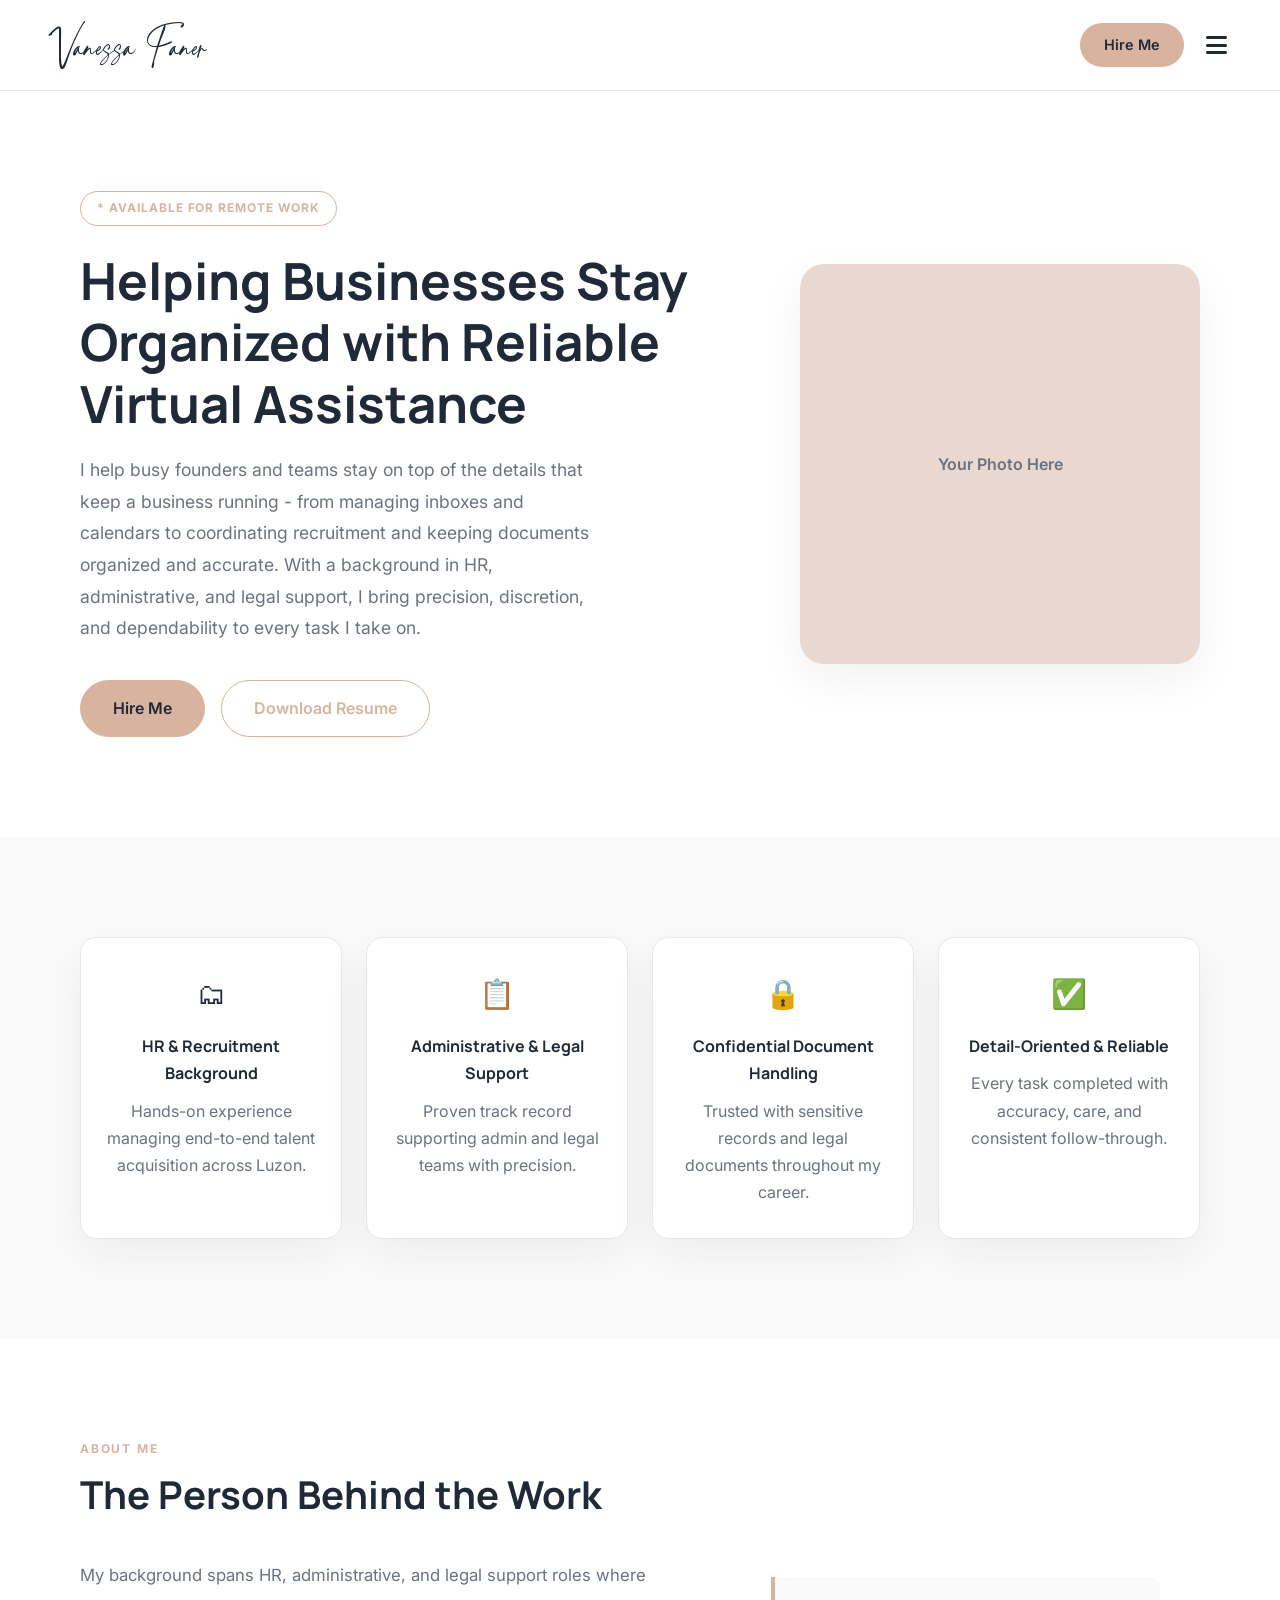
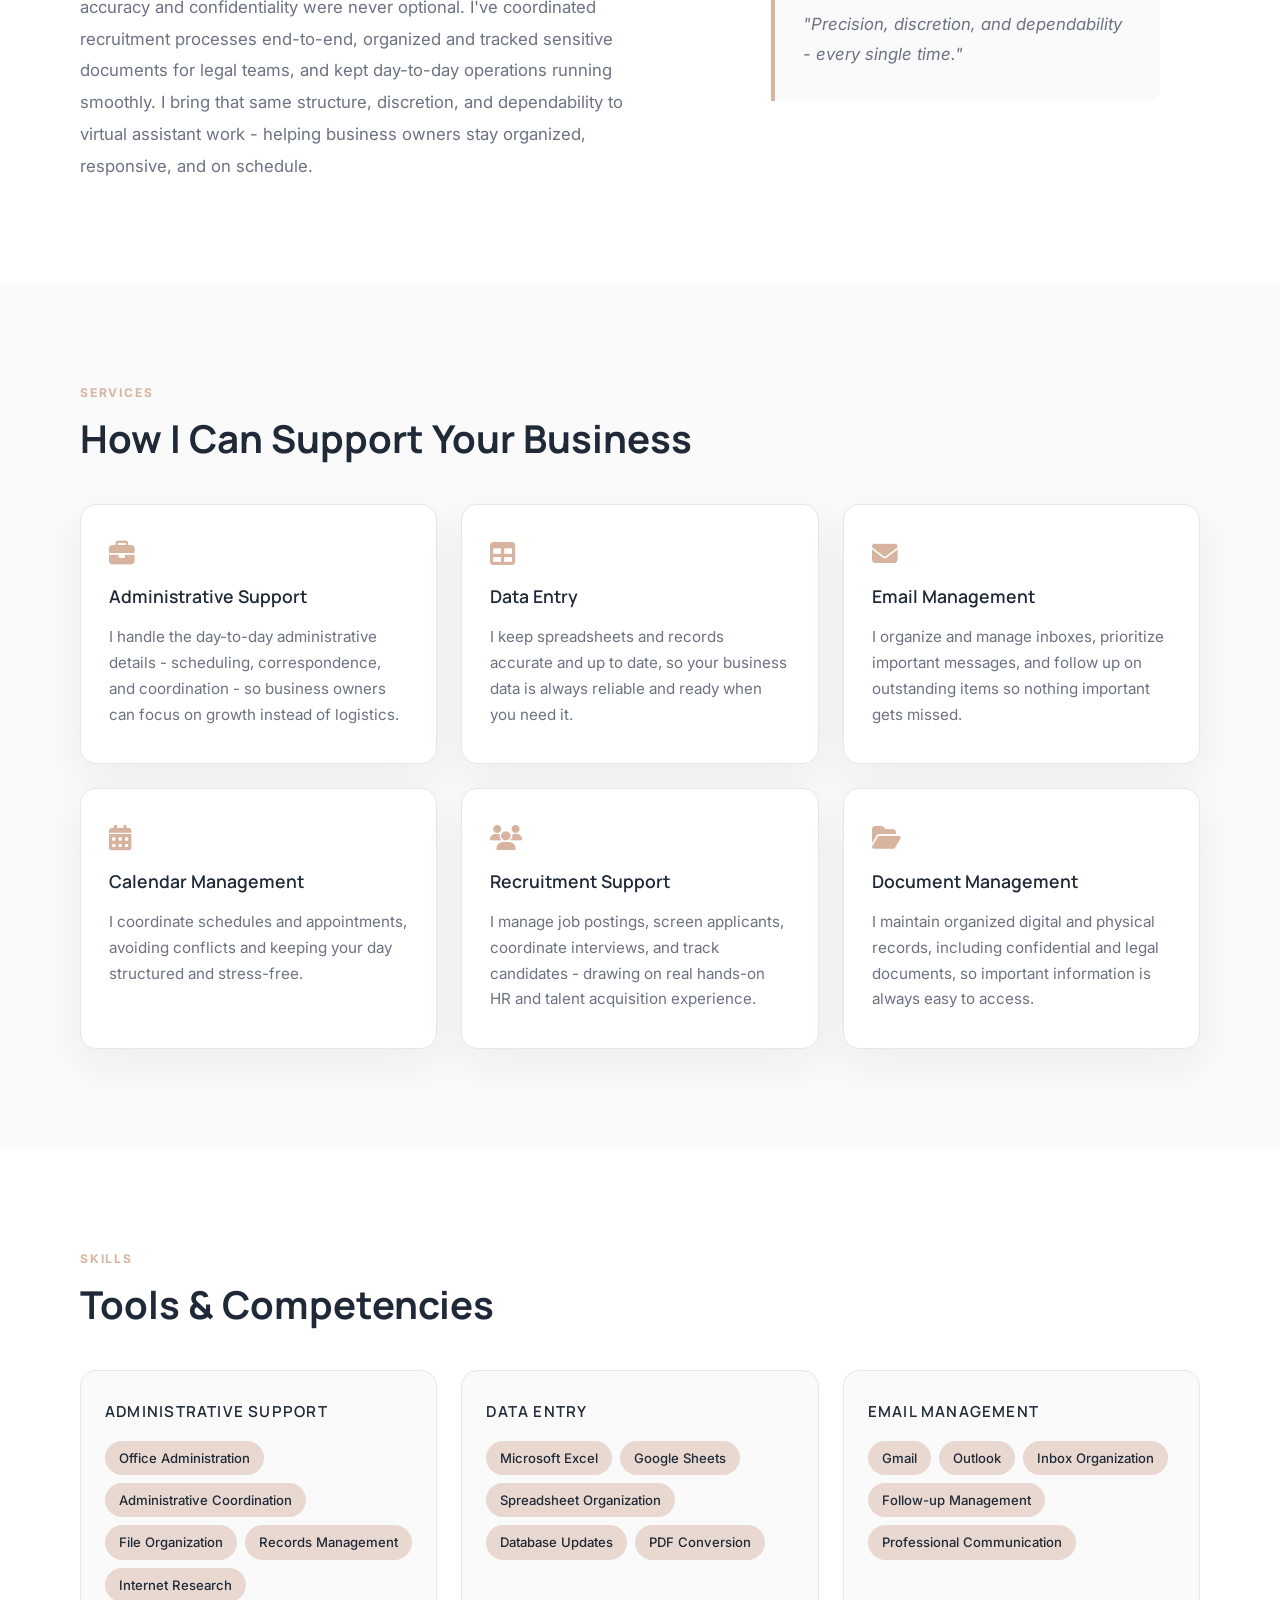
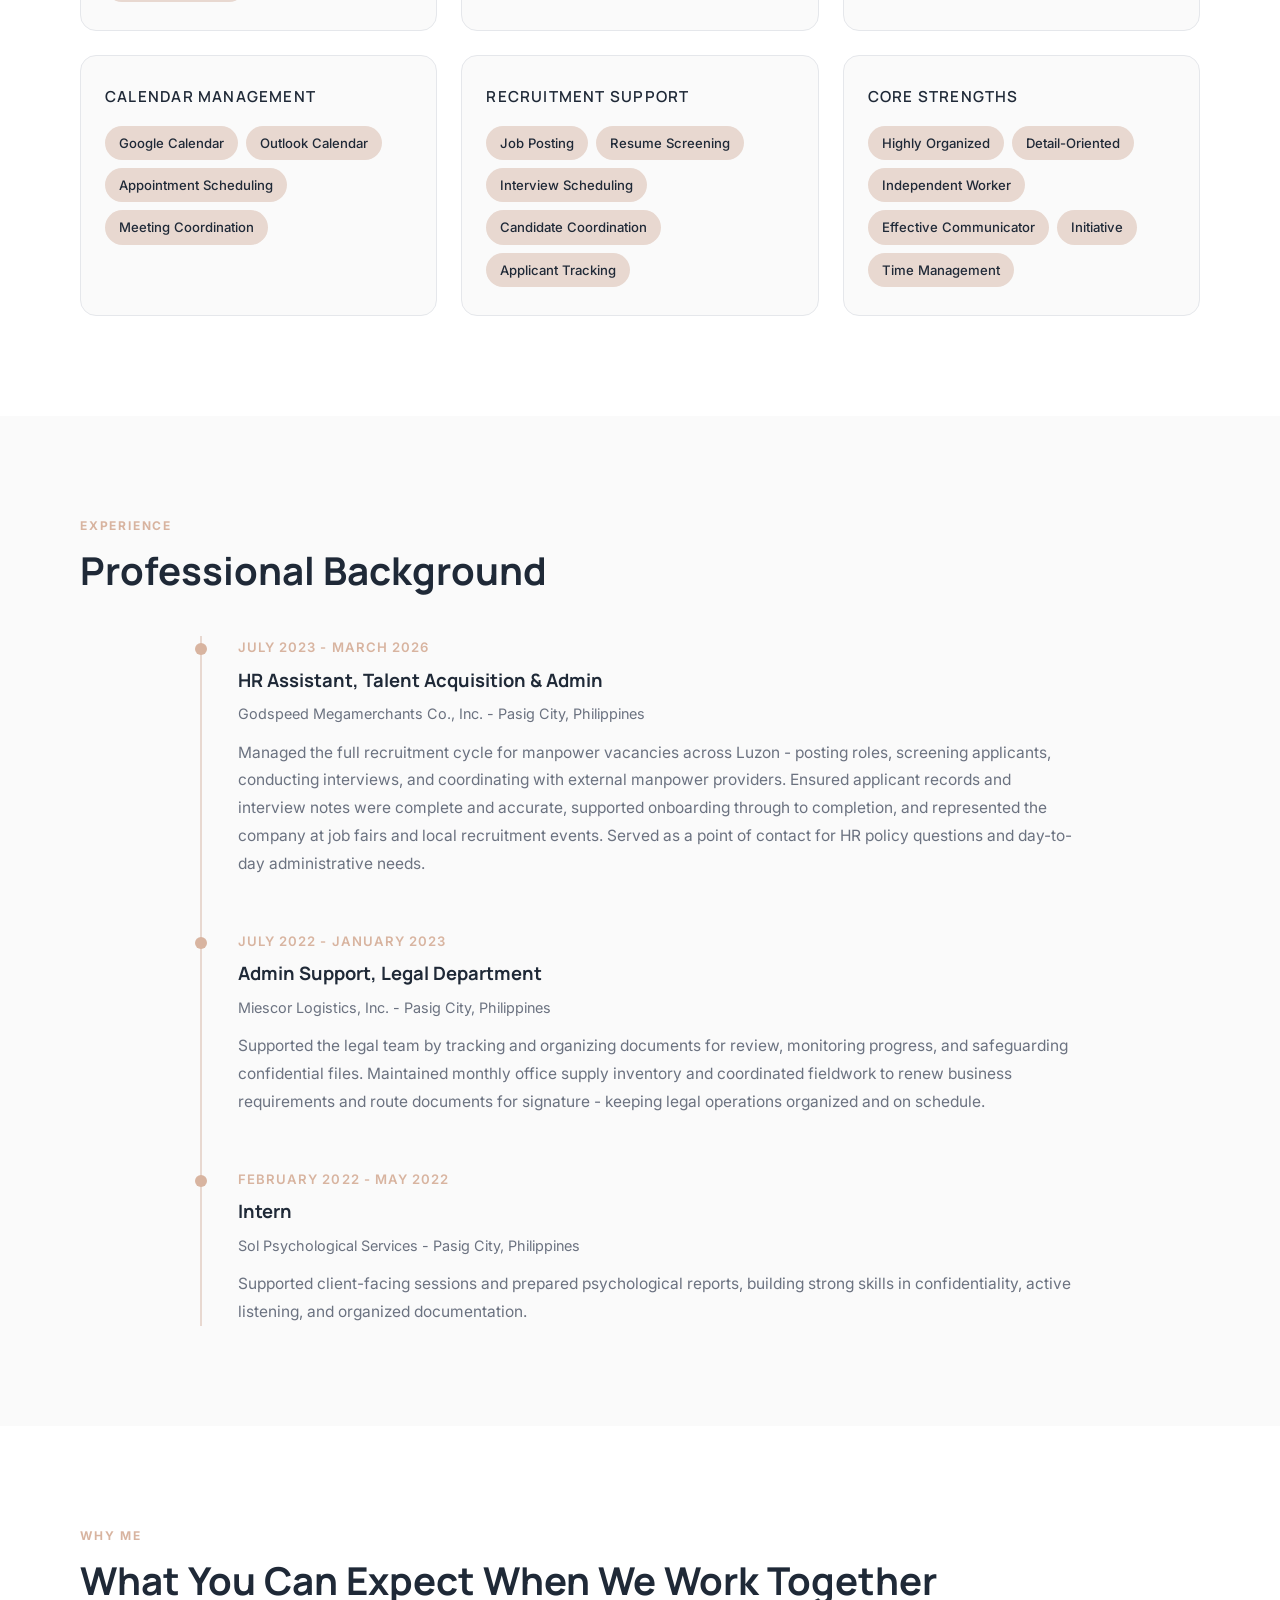
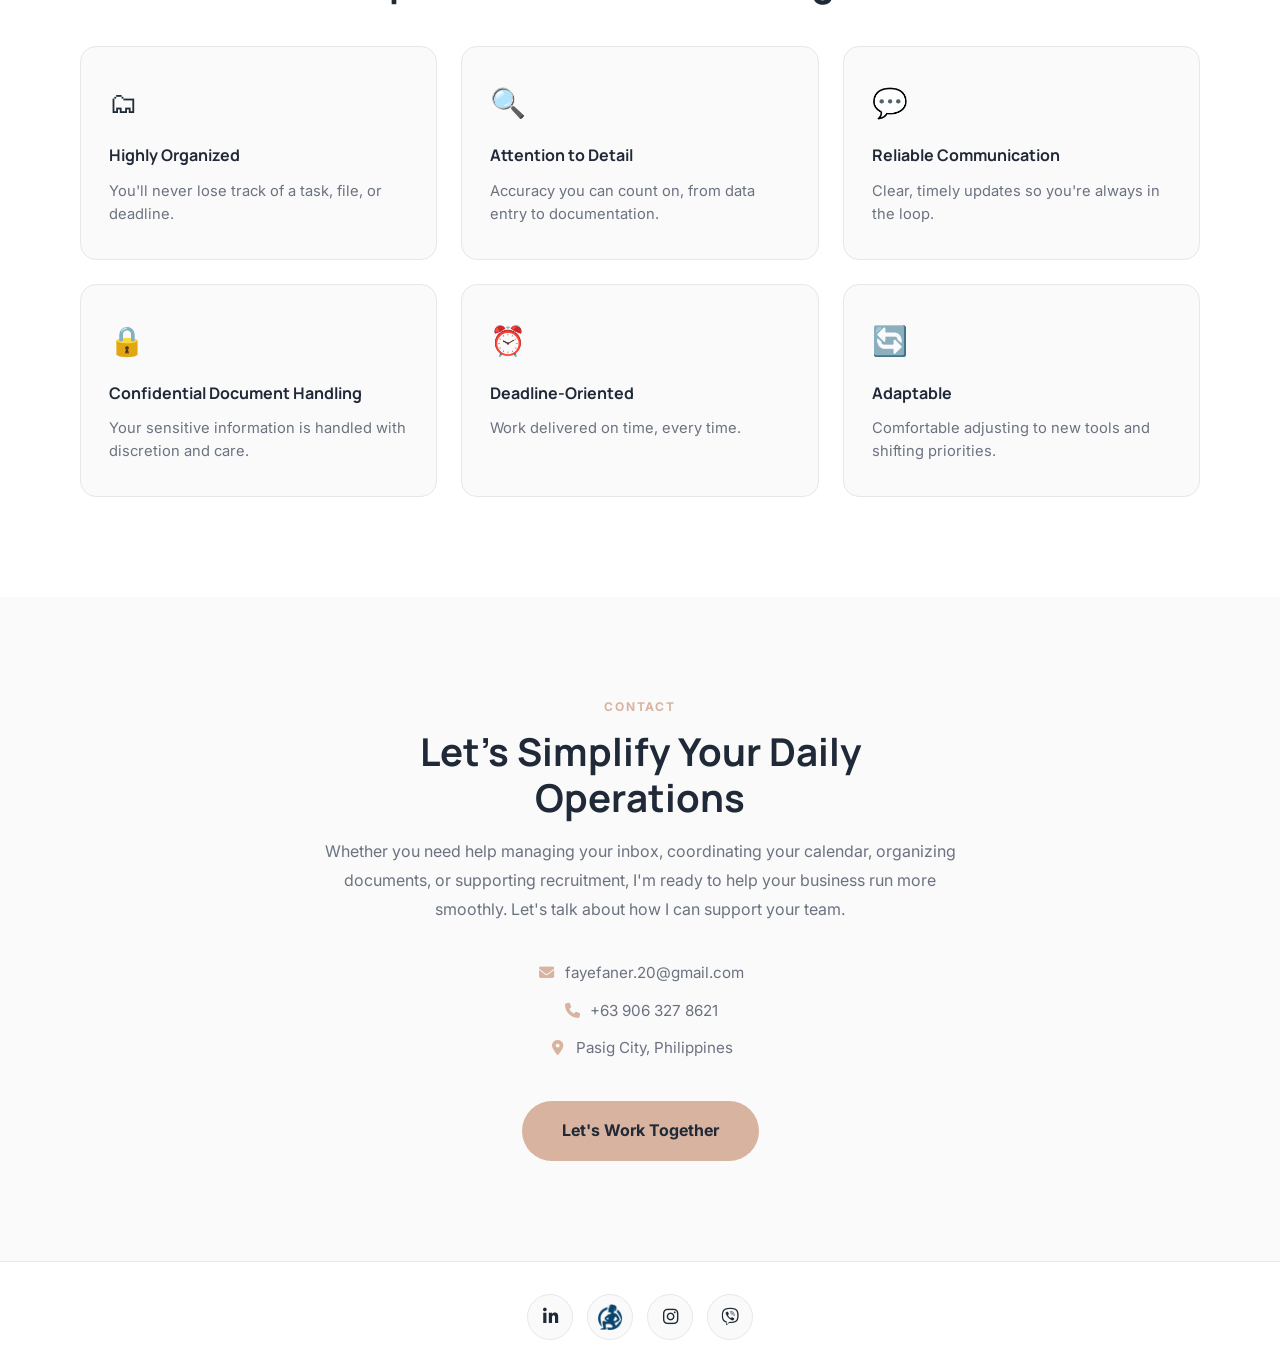
==== single-file-portfolio/index.html @ ebd7f80d "Initial portfolio website" ====
<!DOCTYPE html>
<html lang="en">
<head>
  <meta charset="UTF-8">
  <meta name="viewport" content="width=device-width, initial-scale=1.0">
  <meta name="description" content="Portfolio website for Vanessa Faye Faner, a General Virtual Assistant offering administrative, recruitment, document, email, and calendar support.">
  <title>Vanessa Faye Faner | General Virtual Assistant</title>
  <link rel="preconnect" href="https://fonts.googleapis.com">
  <link rel="preconnect" href="https://fonts.gstatic.com" crossorigin>
  <link href="https://fonts.googleapis.com/css2?family=Inter:wght@400;500;600;700&family=Manrope:wght@500;600;700;800&display=swap" rel="stylesheet">
  <link rel="stylesheet" href="https://cdnjs.cloudflare.com/ajax/libs/font-awesome/6.5.2/css/all.min.css">
  <style>
    
    @font-face {
      font-family: 'Priestacy';
      src: url('[data-uri]') format('opentype');
      font-weight: 400;
      font-style: normal;
      font-display: swap;
    }
:root {
      --color-bg: #ffffff;
      --color-bg-secondary: #fafafa;
      --color-accent: #d8b4a0;
      --color-accent-light: #e8d8d0;
      --color-text: #1f2937;
      --color-text-muted: #6b7280;
      --color-border: #e5e7eb;
      --shadow-soft: 0 16px 44px rgba(31, 41, 55, 0.06);
      --shadow-lift: 0 22px 60px rgba(31, 41, 55, 0.1);
      --radius-card: 16px;
      --nav-height: 78px;
    }

    * {
      box-sizing: border-box;
    }

    html {
      scroll-behavior: smooth;
    }

    body {
      margin: 0;
      color: var(--color-text);
      background: var(--color-bg);
      font-family: "Inter", system-ui, -apple-system, BlinkMacSystemFont, "Segoe UI", sans-serif;
      line-height: 1.7;
    }

    body.no-scroll {
      overflow: hidden;
    }

    h1,
    h2,
    h3,
    h4 {
      margin: 0;
      color: var(--color-text);
      font-family: "Manrope", system-ui, sans-serif;
      letter-spacing: 0;
    }

    p {
      margin: 0;
    }

    a {
      color: inherit;
      text-decoration: none;
    }

    button {
      font: inherit;
    }

    .site-nav {
      position: sticky;
      top: 0;
      z-index: 1000;
      background: var(--color-bg);
      border-bottom: 1px solid var(--color-border);
      transition: box-shadow 0.25s ease;
    }

    .site-nav.scrolled {
      box-shadow: 0 2px 12px rgba(0, 0, 0, 0.06);
    }

    .nav-bar {
      min-height: var(--nav-height);
      display: flex;
      align-items: center;
      justify-content: space-between;
      gap: 24px;
      padding: 18px 48px;
    }

    .brand-name {
      font-family: "Priestacy", "Brush Script MT", cursive;
      font-size: 2rem;
      font-weight: 400;
      white-space: nowrap;
    }

    .nav-actions {
      display: flex;
      align-items: center;
      gap: 16px;
    }

    .btn,
    .hire-btn {
      display: inline-flex;
      align-items: center;
      justify-content: center;
      gap: 10px;
      border-radius: 999px;
      font-weight: 600;
      transition: transform 0.2s ease, background 0.2s ease, color 0.2s ease, border-color 0.2s ease;
    }

    .hire-btn {
      padding: 10px 24px;
      color: var(--color-text);
      background: var(--color-accent);
      font-size: 0.9rem;
    }

    .hamburger {
      width: 32px;
      height: 32px;
      display: grid;
      place-items: center;
      padding: 0;
      color: var(--color-text);
      background: transparent;
      border: 0;
      cursor: pointer;
      font-size: 1.5rem;
      transition: transform 0.3s ease;
    }

    .hamburger.open {
      transform: rotate(90deg);
    }

    .nav-panel {
      max-height: 0;
      overflow: hidden;
      background: var(--color-bg);
      border-bottom: 0 solid var(--color-border);
      transition: max-height 0.4s ease, border-width 0.2s ease;
    }

    .nav-panel.menu-open {
      max-height: calc(100vh - var(--nav-height));
      overflow-y: auto;
      border-bottom-width: 1px;
    }

    .nav-panel-inner {
      display: grid;
      grid-template-columns: 1fr auto 1fr;
      gap: 40px;
      padding: 24px 48px;
    }

    .menu-links {
      display: grid;
      align-content: start;
    }

    .menu-links a {
      color: var(--color-text);
      font-family: "Manrope", system-ui, sans-serif;
      font-size: 1.1rem;
      font-weight: 500;
      line-height: 2.6;
      transition: color 0.2s ease;
    }

    .menu-links a:hover,
    .menu-contact a:hover {
      color: var(--color-accent);
    }

    .panel-divider {
      width: 1px;
      background: var(--color-border);
    }

    .menu-contact-label {
      margin-bottom: 10px;
      color: var(--color-text-muted);
      font-size: 11px;
      font-weight: 700;
      letter-spacing: 0.1em;
      text-transform: uppercase;
    }

    .menu-contact p,
    .menu-contact a {
      color: var(--color-text-muted);
      font-size: 0.9rem;
      line-height: 2.2;
    }

    .menu-contact i {
      width: 18px;
      margin-right: 8px;
      color: var(--color-accent);
    }

    .menu-contact .menu-cta {
      display: block;
      margin-top: 12px;
      color: var(--color-accent);
      font-size: 0.95rem;
      font-weight: 600;
      line-height: 1.4;
    }

    .menu-socials {
      display: flex;
      gap: 10px;
      margin-top: 18px;
    }

    .menu-socials a {
      width: 38px;
      height: 38px;
      display: grid;
      place-items: center;
      color: var(--color-text);
      background: var(--color-bg-secondary);
      border: 1px solid var(--color-border);
      border-radius: 999px;
      line-height: 1;
      transition: transform 0.2s ease, border-color 0.2s ease, background 0.2s ease;
    }

    .menu-socials a:hover {
      background: var(--color-accent-light);
      border-color: var(--color-accent);
      transform: translateY(-2px);
    }

    section {
      padding: 100px 48px;
    }

    .section-inner {
      width: min(1120px, 100%);
      margin: 0 auto;
    }

    .section-label {
      margin-bottom: 12px;
      color: var(--color-accent);
      font-size: 12px;
      font-weight: 700;
      letter-spacing: 0.15em;
      text-transform: uppercase;
    }

    .section-heading {
      margin-bottom: 42px;
      font-size: clamp(1.8rem, 3vw, 2.6rem);
      font-weight: 700;
      line-height: 1.2;
    }

    .hero {
      padding: 100px 48px;
      background: var(--color-bg);
    }

    .hero-grid {
      width: min(1120px, 100%);
      margin: 0 auto;
      display: grid;
      grid-template-columns: minmax(0, 1fr) 400px;
      gap: 72px;
      align-items: center;
    }

    .badge {
      display: inline-block;
      margin-bottom: 24px;
      padding: 6px 16px;
      color: var(--color-accent);
      background: transparent;
      border: 1px solid var(--color-accent);
      border-radius: 999px;
      font-size: 12px;
      font-weight: 700;
      letter-spacing: 0.08em;
    }

    .hero h1 {
      max-width: 680px;
      font-size: clamp(2rem, 4vw, 3.2rem);
      font-weight: 700;
      line-height: 1.2;
    }

    .hero p {
      max-width: 520px;
      margin-top: 20px;
      color: var(--color-text-muted);
      font-size: 1.1rem;
      line-height: 1.8;
    }

    .hero-buttons {
      display: flex;
      flex-wrap: wrap;
      gap: 16px;
      margin-top: 36px;
    }

    .btn {
      padding: 14px 32px;
      border: 1.5px solid var(--color-accent);
    }

    .btn-primary {
      color: var(--color-text);
      background: var(--color-accent);
      border-color: var(--color-accent);
    }

    .btn-secondary {
      color: var(--color-accent);
      background: transparent;
    }

    .btn:hover,
    .hire-btn:hover {
      transform: translateY(-2px);
    }

    .photo-placeholder {
      width: 400px;
      height: 400px;
      display: grid;
      place-items: center;
      color: var(--color-text-muted);
      background: var(--color-accent-light);
      border-radius: 24px;
      box-shadow: var(--shadow-soft);
      font-weight: 600;
    }

    .bg-muted {
      background: var(--color-bg-secondary);
    }

    .highlights-grid,
    .services-grid,
    .skills-grid,
    .why-grid {
      display: grid;
      gap: 24px;
    }

    .highlights-grid {
      grid-template-columns: repeat(4, minmax(0, 1fr));
    }

    .services-grid,
    .skills-grid,
    .why-grid {
      grid-template-columns: repeat(3, minmax(0, 1fr));
    }

    .card,
    .skill-card {
      background: var(--color-bg);
      border: 1px solid var(--color-border);
      border-radius: var(--radius-card);
      box-shadow: var(--shadow-soft);
      transition: transform 0.3s ease, box-shadow 0.3s ease, border-color 0.3s ease;
    }

    .card:hover,
    .skill-card:hover {
      border-color: var(--color-accent);
      box-shadow: var(--shadow-lift);
      transform: translateY(-6px);
    }

    .highlight-card {
      padding: 32px 24px;
      text-align: center;
    }

    .highlight-icon,
    .why-icon {
      display: block;
      margin-bottom: 14px;
      font-size: 1.8rem;
    }

    .highlight-card h3,
    .why-card h3 {
      margin-bottom: 10px;
      font-size: 1rem;
      font-weight: 700;
    }

    .highlight-card p,
    .service-card p,
    .why-card p,
    .experience-summary,
    .about-copy,
    .contact-copy {
      color: var(--color-text-muted);
    }

    .service-card {
      padding: 36px 28px;
    }

    .service-card i {
      margin-bottom: 16px;
      color: var(--color-accent);
      font-size: 1.6rem;
    }

    .service-card h3 {
      margin-bottom: 12px;
      font-size: 1.1rem;
      font-weight: 600;
    }

    .service-card p {
      font-size: 0.95rem;
      line-height: 1.7;
    }

    .about-grid {
      display: grid;
      grid-template-columns: minmax(0, 1fr) minmax(320px, 0.8fr);
      gap: 64px;
      align-items: start;
    }

    .about-copy {
      font-size: 1.05rem;
      line-height: 1.9;
    }

    .quote-block {
      padding: 32px 28px;
      color: var(--color-text-muted);
      background: var(--color-bg-secondary);
      border-left: 4px solid var(--color-accent);
      border-radius: 0 12px 12px 0;
      font-size: 1.05rem;
      font-style: italic;
      line-height: 1.8;
    }

    .skill-card {
      padding: 28px 24px;
      background: var(--color-bg-secondary);
      box-shadow: none;
    }

    .skill-card h4 {
      margin-bottom: 16px;
      font-size: 0.95rem;
      font-weight: 600;
      letter-spacing: 0.08em;
      text-transform: uppercase;
    }

    .tags {
      display: flex;
      flex-wrap: wrap;
      gap: 8px;
    }

    .tag {
      padding: 6px 14px;
      color: var(--color-text);
      background: var(--color-accent-light);
      border-radius: 999px;
      font-size: 0.82rem;
      font-weight: 500;
    }

    .timeline {
      position: relative;
      max-width: 880px;
      margin: 0 auto;
      border-left: 2px solid var(--color-accent-light);
    }

    .timeline-entry {
      position: relative;
      margin-bottom: 52px;
      padding-left: 36px;
    }

    .timeline-entry:last-child {
      margin-bottom: 0;
    }

    .timeline-entry::before {
      content: "";
      position: absolute;
      top: 7px;
      left: -7px;
      width: 12px;
      height: 12px;
      background: var(--color-accent);
      border-radius: 50%;
    }

    .experience-date {
      margin-bottom: 6px;
      color: var(--color-accent);
      font-size: 0.82rem;
      font-weight: 600;
      letter-spacing: 0.08em;
      text-transform: uppercase;
    }

    .timeline-entry h3 {
      font-size: 1.15rem;
      font-weight: 700;
    }

    .company {
      margin: 6px 0 12px;
      color: var(--color-text-muted);
      font-size: 0.9rem;
    }

    .experience-summary {
      font-size: 0.97rem;
      line-height: 1.8;
    }

    .why-card {
      padding: 32px 28px;
      background: var(--color-bg-secondary);
      box-shadow: none;
    }

    .why-card p {
      font-size: 0.92rem;
      line-height: 1.6;
    }

    .contact {
      text-align: center;
    }

    .contact .section-inner {
      max-width: 640px;
    }

    .contact h2 {
      font-size: clamp(1.8rem, 3vw, 2.4rem);
      font-weight: 700;
      line-height: 1.2;
    }

    .contact-copy {
      margin-top: 16px;
      font-size: 1rem;
      line-height: 1.8;
    }

    .contact-details {
      display: flex;
      flex-direction: column;
      align-items: center;
      gap: 12px;
      margin-top: 36px;
      color: var(--color-text-muted);
      font-size: 0.95rem;
    }

    .contact-details a {
      color: var(--color-text-muted);
      transition: color 0.2s ease;
    }

    .contact-details a:hover {
      color: var(--color-accent);
    }

    .contact-details i {
      width: 20px;
      margin-right: 8px;
      color: var(--color-accent);
    }

    .contact-btn {
      margin-top: 40px;
      padding: 16px 40px;
      color: var(--color-text);
      background: var(--color-accent);
      border: 0;
      border-radius: 999px;
      font-size: 1rem;
      font-weight: 700;
    }

    .contact-btn:hover {
      background: #c9a090;
    }

    footer {
      padding: 32px 48px;
      background: var(--color-bg);
      border-top: 1px solid var(--color-border);
    }

    .footer-socials {
      display: flex;
      justify-content: center;
      gap: 14px;
    }

    .footer-socials a {
      width: 46px;
      height: 46px;
      display: grid;
      place-items: center;
      color: var(--color-text);
      background: var(--color-bg-secondary);
      border: 1px solid var(--color-border);
      border-radius: 999px;
      font-size: 1.1rem;
      transition: transform 0.2s ease, border-color 0.2s ease, background 0.2s ease;
    }

    .footer-socials a:hover {
      background: var(--color-accent-light);
      border-color: var(--color-accent);
      transform: translateY(-3px);
    }

    .onlinejobs-logo {
      width: 22px;
      height: 22px;
      object-fit: contain;
      display: block;
    }

    .footer-socials .onlinejobs-logo {
      width: 26px;
      height: 26px;
    }

    .reveal {
      opacity: 0;
      transform: translateY(24px);
      transition: opacity 0.6s ease, transform 0.6s ease;
      transition-delay: var(--delay, 0s);
    }

    .reveal.visible {
      opacity: 1;
      transform: translateY(0);
    }

    @media (max-width: 980px) {
      .nav-bar {
        padding: 16px 32px;
      }

      .nav-panel-inner {
        gap: 28px;
        padding: 24px 32px;
      }

      .hero-grid,
      .about-grid {
        grid-template-columns: 1fr;
      }

      .photo-placeholder {
        width: 100%;
        max-width: 360px;
        height: 360px;
      }

      .highlights-grid,
      .services-grid,
      .skills-grid,
      .why-grid {
        grid-template-columns: repeat(2, minmax(0, 1fr));
      }
    }

    @media (max-width: 720px) {
      :root {
        --nav-height: 72px;
      }

      .nav-bar {
        padding: 16px 24px;
      }

      .brand-name {
        max-width: 180px;
        overflow: hidden;
        text-overflow: ellipsis;
      }

      .hire-btn {
        padding: 9px 18px;
      }

      .nav-panel-inner {
        grid-template-columns: 1fr;
        padding: 24px;
      }

      .panel-divider {
        width: 100%;
        height: 1px;
      }

      section,
      .hero {
        padding: 60px 24px;
      }

      .hero-grid {
        gap: 42px;
      }

      .hero-buttons {
        width: 100%;
      }

      .btn {
        width: 100%;
      }

      .photo-placeholder {
        max-width: 320px;
        height: 320px;
        margin: 0 auto;
      }

      .highlights-grid,
      .services-grid,
      .skills-grid,
      .why-grid {
        grid-template-columns: 1fr;
      }

      footer {
        padding: 24px;
      }
    }
  </style>
</head>
<body>
  <header class="site-nav" id="siteNav">
    <div class="nav-bar">
      <a class="brand-name" href="#home">Vanessa Faner</a>
      <div class="nav-actions">
        <a class="hire-btn" href="#contact">Hire Me</a>
        <button class="hamburger" id="hamburger" type="button" aria-label="Open navigation menu" aria-expanded="false">
          <i class="fa-solid fa-bars"></i>
        </button>
      </div>
    </div>

    <div class="nav-panel" id="navPanel">
      <div class="nav-panel-inner">
        <nav class="menu-links" aria-label="Main navigation">
          <a href="#home">Home</a>
          <a href="#services">Services</a>
          <a href="#experience">Experience</a>
          <a href="#skills">Skills</a>
          <a href="#contact">Contact</a>
        </nav>
        <div class="panel-divider" aria-hidden="true"></div>
        <div class="menu-contact">
          <p class="menu-contact-label">Get In Touch</p>
          <p><a href="mailto:fayefaner.20@gmail.com"><i class="fa-solid fa-envelope"></i>fayefaner.20@gmail.com</a></p>
          <p><i class="fa-solid fa-phone"></i>+63 906 327 8621</p>
          <p><i class="fa-solid fa-location-dot"></i>Pasig City, Philippines</p>
          <a class="menu-cta" href="#contact">-&gt; Let's Work Together</a>
          <div class="menu-socials" aria-label="Social media links">
            <a href="https://www.linkedin.com/in/vanessa-faye-faner-7713b6304/" target="_blank" rel="noopener noreferrer" aria-label="LinkedIn profile">
              <i class="fa-brands fa-linkedin-in"></i>
            </a>
            <a href="https://v2.onlinejobs.ph/jobseekers/info/4409269" target="_blank" rel="noopener noreferrer" aria-label="OnlineJobs.ph profile">
              <img class="onlinejobs-logo" src="[data-uri]" alt="">
            </a>
            <a href="https://www.instagram.com/imfey.xx?igsh=cmp6aHY5YzhoNzY2" target="_blank" rel="noopener noreferrer" aria-label="Instagram profile">
              <i class="fa-brands fa-instagram"></i>
            </a>
            <a href="viber://chat?number=%2B639063278621" aria-label="Send a message on Viber">
              <i class="fa-brands fa-viber"></i>
            </a>
          </div>
        </div>
      </div>
    </div>
  </header>

  <main>
    <section class="hero" id="home">
      <div class="hero-grid">
        <div class="reveal">
          <span class="badge">* AVAILABLE FOR REMOTE WORK</span>
          <h1>Helping Businesses Stay Organized with Reliable Virtual Assistance</h1>
          <p>I help busy founders and teams stay on top of the details that keep a business running - from managing inboxes and calendars to coordinating recruitment and keeping documents organized and accurate. With a background in HR, administrative, and legal support, I bring precision, discretion, and dependability to every task I take on.</p>
          <div class="hero-buttons">
            <a class="btn btn-primary" href="#contact">Hire Me</a>
            <a class="btn btn-secondary" href="../Faner,%20Vanessa%20Faye%20F.%20(1).pdf" download>Download Resume</a>
          </div>
        </div>
        <div class="photo-placeholder reveal">Your Photo Here</div>
      </div>
    </section>

    <section class="bg-muted" id="highlights">
      <div class="section-inner">
        <div class="highlights-grid">
          <article class="card highlight-card reveal">
            <span class="highlight-icon">🗂</span>
            <h3>HR & Recruitment Background</h3>
            <p>Hands-on experience managing end-to-end talent acquisition across Luzon.</p>
          </article>
          <article class="card highlight-card reveal">
            <span class="highlight-icon">📋</span>
            <h3>Administrative & Legal Support</h3>
            <p>Proven track record supporting admin and legal teams with precision.</p>
          </article>
          <article class="card highlight-card reveal">
            <span class="highlight-icon">🔒</span>
            <h3>Confidential Document Handling</h3>
            <p>Trusted with sensitive records and legal documents throughout my career.</p>
          </article>
          <article class="card highlight-card reveal">
            <span class="highlight-icon">✅</span>
            <h3>Detail-Oriented & Reliable</h3>
            <p>Every task completed with accuracy, care, and consistent follow-through.</p>
          </article>
        </div>
      </div>
    </section>

    <section id="about">
      <div class="section-inner">
        <p class="section-label reveal">About Me</p>
        <h2 class="section-heading reveal">The Person Behind the Work</h2>
        <div class="about-grid">
          <p class="about-copy reveal">My background spans HR, administrative, and legal support roles where accuracy and confidentiality were never optional. I've coordinated recruitment processes end-to-end, organized and tracked sensitive documents for legal teams, and kept day-to-day operations running smoothly. I bring that same structure, discretion, and dependability to virtual assistant work - helping business owners stay organized, responsive, and on schedule.</p>
          <blockquote class="quote-block reveal">"Precision, discretion, and dependability - every single time."</blockquote>
        </div>
      </div>
    </section>

    <section class="bg-muted" id="services">
      <div class="section-inner">
        <p class="section-label reveal">Services</p>
        <h2 class="section-heading reveal">How I Can Support Your Business</h2>
        <div class="services-grid">
          <article class="card service-card reveal">
            <i class="fa-solid fa-briefcase"></i>
            <h3>Administrative Support</h3>
            <p>I handle the day-to-day administrative details - scheduling, correspondence, and coordination - so business owners can focus on growth instead of logistics.</p>
          </article>
          <article class="card service-card reveal">
            <i class="fa-solid fa-table"></i>
            <h3>Data Entry</h3>
            <p>I keep spreadsheets and records accurate and up to date, so your business data is always reliable and ready when you need it.</p>
          </article>
          <article class="card service-card reveal">
            <i class="fa-solid fa-envelope"></i>
            <h3>Email Management</h3>
            <p>I organize and manage inboxes, prioritize important messages, and follow up on outstanding items so nothing important gets missed.</p>
          </article>
          <article class="card service-card reveal">
            <i class="fa-solid fa-calendar-days"></i>
            <h3>Calendar Management</h3>
            <p>I coordinate schedules and appointments, avoiding conflicts and keeping your day structured and stress-free.</p>
          </article>
          <article class="card service-card reveal">
            <i class="fa-solid fa-users"></i>
            <h3>Recruitment Support</h3>
            <p>I manage job postings, screen applicants, coordinate interviews, and track candidates - drawing on real hands-on HR and talent acquisition experience.</p>
          </article>
          <article class="card service-card reveal">
            <i class="fa-solid fa-folder-open"></i>
            <h3>Document Management</h3>
            <p>I maintain organized digital and physical records, including confidential and legal documents, so important information is always easy to access.</p>
          </article>
        </div>
      </div>
    </section>

    <section id="skills">
      <div class="section-inner">
        <p class="section-label reveal">Skills</p>
        <h2 class="section-heading reveal">Tools & Competencies</h2>
        <div class="skills-grid">
          <article class="skill-card reveal">
            <h4>Administrative Support</h4>
            <div class="tags">
              <span class="tag">Office Administration</span>
              <span class="tag">Administrative Coordination</span>
              <span class="tag">File Organization</span>
              <span class="tag">Records Management</span>
              <span class="tag">Internet Research</span>
            </div>
          </article>
          <article class="skill-card reveal">
            <h4>Data Entry</h4>
            <div class="tags">
              <span class="tag">Microsoft Excel</span>
              <span class="tag">Google Sheets</span>
              <span class="tag">Spreadsheet Organization</span>
              <span class="tag">Database Updates</span>
              <span class="tag">PDF Conversion</span>
            </div>
          </article>
          <article class="skill-card reveal">
            <h4>Email Management</h4>
            <div class="tags">
              <span class="tag">Gmail</span>
              <span class="tag">Outlook</span>
              <span class="tag">Inbox Organization</span>
              <span class="tag">Follow-up Management</span>
              <span class="tag">Professional Communication</span>
            </div>
          </article>
          <article class="skill-card reveal">
            <h4>Calendar Management</h4>
            <div class="tags">
              <span class="tag">Google Calendar</span>
              <span class="tag">Outlook Calendar</span>
              <span class="tag">Appointment Scheduling</span>
              <span class="tag">Meeting Coordination</span>
            </div>
          </article>
          <article class="skill-card reveal">
            <h4>Recruitment Support</h4>
            <div class="tags">
              <span class="tag">Job Posting</span>
              <span class="tag">Resume Screening</span>
              <span class="tag">Interview Scheduling</span>
              <span class="tag">Candidate Coordination</span>
              <span class="tag">Applicant Tracking</span>
            </div>
          </article>
          <article class="skill-card reveal">
            <h4>Core Strengths</h4>
            <div class="tags">
              <span class="tag">Highly Organized</span>
              <span class="tag">Detail-Oriented</span>
              <span class="tag">Independent Worker</span>
              <span class="tag">Effective Communicator</span>
              <span class="tag">Initiative</span>
              <span class="tag">Time Management</span>
            </div>
          </article>
        </div>
      </div>
    </section>

    <section class="bg-muted" id="experience">
      <div class="section-inner">
        <p class="section-label reveal">Experience</p>
        <h2 class="section-heading reveal">Professional Background</h2>
        <div class="timeline">
          <article class="timeline-entry reveal">
            <p class="experience-date">July 2023 - March 2026</p>
            <h3>HR Assistant, Talent Acquisition & Admin</h3>
            <p class="company">Godspeed Megamerchants Co., Inc. - Pasig City, Philippines</p>
            <p class="experience-summary">Managed the full recruitment cycle for manpower vacancies across Luzon - posting roles, screening applicants, conducting interviews, and coordinating with external manpower providers. Ensured applicant records and interview notes were complete and accurate, supported onboarding through to completion, and represented the company at job fairs and local recruitment events. Served as a point of contact for HR policy questions and day-to-day administrative needs.</p>
          </article>
          <article class="timeline-entry reveal">
            <p class="experience-date">July 2022 - January 2023</p>
            <h3>Admin Support, Legal Department</h3>
            <p class="company">Miescor Logistics, Inc. - Pasig City, Philippines</p>
            <p class="experience-summary">Supported the legal team by tracking and organizing documents for review, monitoring progress, and safeguarding confidential files. Maintained monthly office supply inventory and coordinated fieldwork to renew business requirements and route documents for signature - keeping legal operations organized and on schedule.</p>
          </article>
          <article class="timeline-entry reveal">
            <p class="experience-date">February 2022 - May 2022</p>
            <h3>Intern</h3>
            <p class="company">Sol Psychological Services - Pasig City, Philippines</p>
            <p class="experience-summary">Supported client-facing sessions and prepared psychological reports, building strong skills in confidentiality, active listening, and organized documentation.</p>
          </article>
        </div>
      </div>
    </section>

    <section id="why">
      <div class="section-inner">
        <p class="section-label reveal">Why Me</p>
        <h2 class="section-heading reveal">What You Can Expect When We Work Together</h2>
        <div class="why-grid">
          <article class="card why-card reveal">
            <span class="why-icon">🗂</span>
            <h3>Highly Organized</h3>
            <p>You'll never lose track of a task, file, or deadline.</p>
          </article>
          <article class="card why-card reveal">
            <span class="why-icon">🔍</span>
            <h3>Attention to Detail</h3>
            <p>Accuracy you can count on, from data entry to documentation.</p>
          </article>
          <article class="card why-card reveal">
            <span class="why-icon">💬</span>
            <h3>Reliable Communication</h3>
            <p>Clear, timely updates so you're always in the loop.</p>
          </article>
          <article class="card why-card reveal">
            <span class="why-icon">🔒</span>
            <h3>Confidential Document Handling</h3>
            <p>Your sensitive information is handled with discretion and care.</p>
          </article>
          <article class="card why-card reveal">
            <span class="why-icon">⏰</span>
            <h3>Deadline-Oriented</h3>
            <p>Work delivered on time, every time.</p>
          </article>
          <article class="card why-card reveal">
            <span class="why-icon">🔄</span>
            <h3>Adaptable</h3>
            <p>Comfortable adjusting to new tools and shifting priorities.</p>
          </article>
        </div>
      </div>
    </section>

    <section class="contact bg-muted" id="contact">
      <div class="section-inner">
        <p class="section-label reveal">Contact</p>
        <h2 class="reveal">Let's Simplify Your Daily Operations</h2>
        <p class="contact-copy reveal">Whether you need help managing your inbox, coordinating your calendar, organizing documents, or supporting recruitment, I'm ready to help your business run more smoothly. Let's talk about how I can support your team.</p>
        <div class="contact-details reveal">
          <p><a href="mailto:fayefaner.20@gmail.com"><i class="fa-solid fa-envelope"></i>fayefaner.20@gmail.com</a></p>
          <p><i class="fa-solid fa-phone"></i>+63 906 327 8621</p>
          <p><i class="fa-solid fa-location-dot"></i>Pasig City, Philippines</p>
        </div>
        <a class="btn contact-btn reveal" href="mailto:fayefaner.20@gmail.com">Let's Work Together</a>
      </div>
    </section>
  </main>

  <footer aria-label="Social media links">
    <div class="footer-socials">
      <a href="https://www.linkedin.com/in/vanessa-faye-faner-7713b6304/" target="_blank" rel="noopener noreferrer" aria-label="LinkedIn profile">
        <i class="fa-brands fa-linkedin-in"></i>
      </a>
      <a href="https://v2.onlinejobs.ph/jobseekers/info/4409269" target="_blank" rel="noopener noreferrer" aria-label="OnlineJobs.ph profile">
        <img class="onlinejobs-logo" src="[data-uri]" alt="">
      </a>
      <a href="https://www.instagram.com/imfey.xx?igsh=cmp6aHY5YzhoNzY2" target="_blank" rel="noopener noreferrer" aria-label="Instagram profile">
        <i class="fa-brands fa-instagram"></i>
      </a>
      <a href="viber://chat?number=%2B639063278621" aria-label="Send a message on Viber">
        <i class="fa-brands fa-viber"></i>
      </a>
    </div>
  </footer>

  <script>
    const nav = document.querySelector("#siteNav");
    const hamburger = document.querySelector("#hamburger");
    const navPanel = document.querySelector("#navPanel");
    const allAnchors = document.querySelectorAll('a[href^="#"]');

    const setMenu = (isOpen) => {
      navPanel.classList.toggle("menu-open", isOpen);
      hamburger.classList.toggle("open", isOpen);
      hamburger.setAttribute("aria-expanded", String(isOpen));
      hamburger.innerHTML = isOpen ? '<i class="fa-solid fa-xmark"></i>' : '<i class="fa-solid fa-bars"></i>';
    };

    hamburger.addEventListener("click", (event) => {
      event.stopPropagation();
      setMenu(!navPanel.classList.contains("menu-open"));
    });

    navPanel.addEventListener("click", (event) => {
      event.stopPropagation();
    });

    document.addEventListener("click", () => {
      setMenu(false);
    });

    allAnchors.forEach((anchor) => {
      anchor.addEventListener("click", (event) => {
        const href = anchor.getAttribute("href");
        if (!href || href === "#") return;
        const target = document.querySelector(href);
        if (!target) return;

        event.preventDefault();
        setMenu(false);
        const offset = target.offsetTop - nav.offsetHeight;
        window.scrollTo({ top: offset, behavior: "smooth" });
      });
    });

    window.addEventListener("scroll", () => {
      nav.classList.toggle("scrolled", window.scrollY > 10);
    });

    const revealItems = document.querySelectorAll(".reveal");
    revealItems.forEach((item, index) => {
      item.style.setProperty("--delay", `${Math.min(index % 6, 5) * 0.1}s`);
    });

    const observer = new IntersectionObserver(
      (entries) => {
        entries.forEach((entry) => {
          if (entry.isIntersecting) {
            entry.target.classList.add("visible");
            observer.unobserve(entry.target);
          }
        });
      },
      { threshold: 0.15 }
    );

    revealItems.forEach((item) => observer.observe(item));
  </script>
</body>
</html>
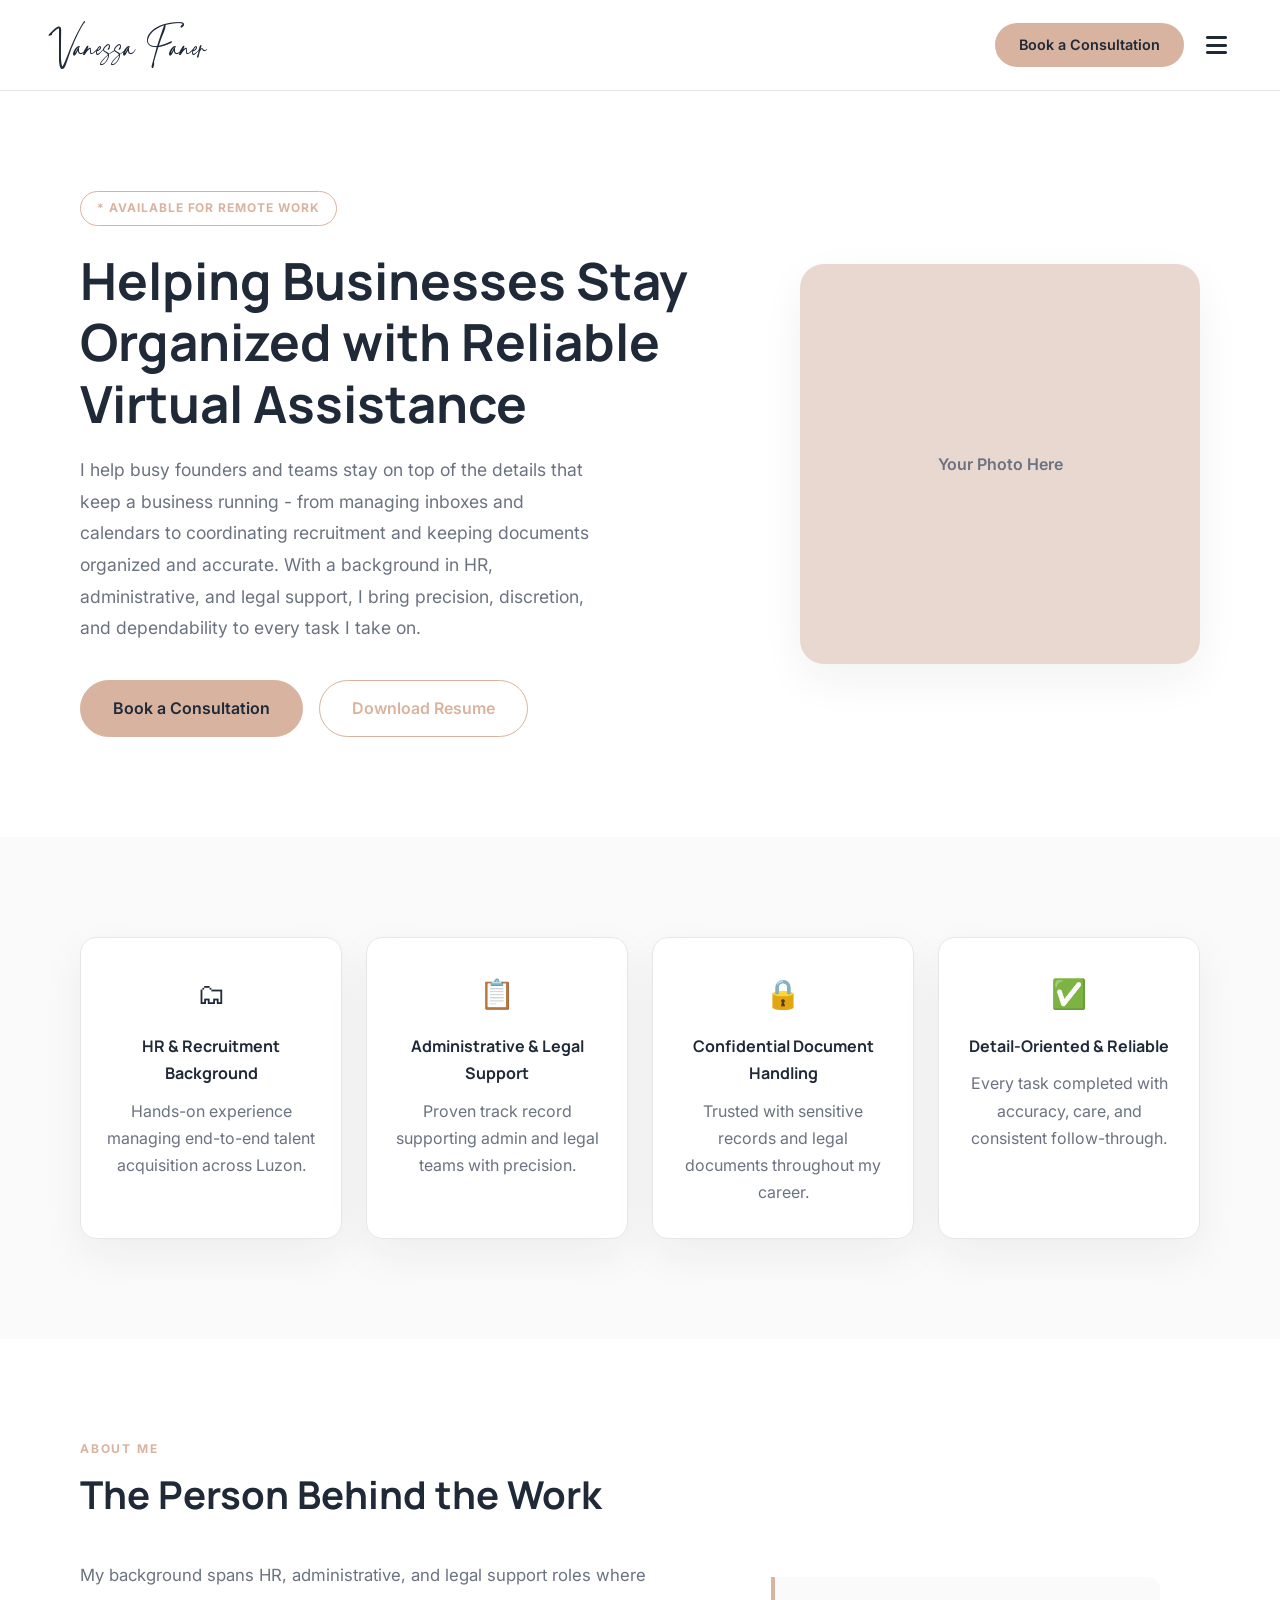
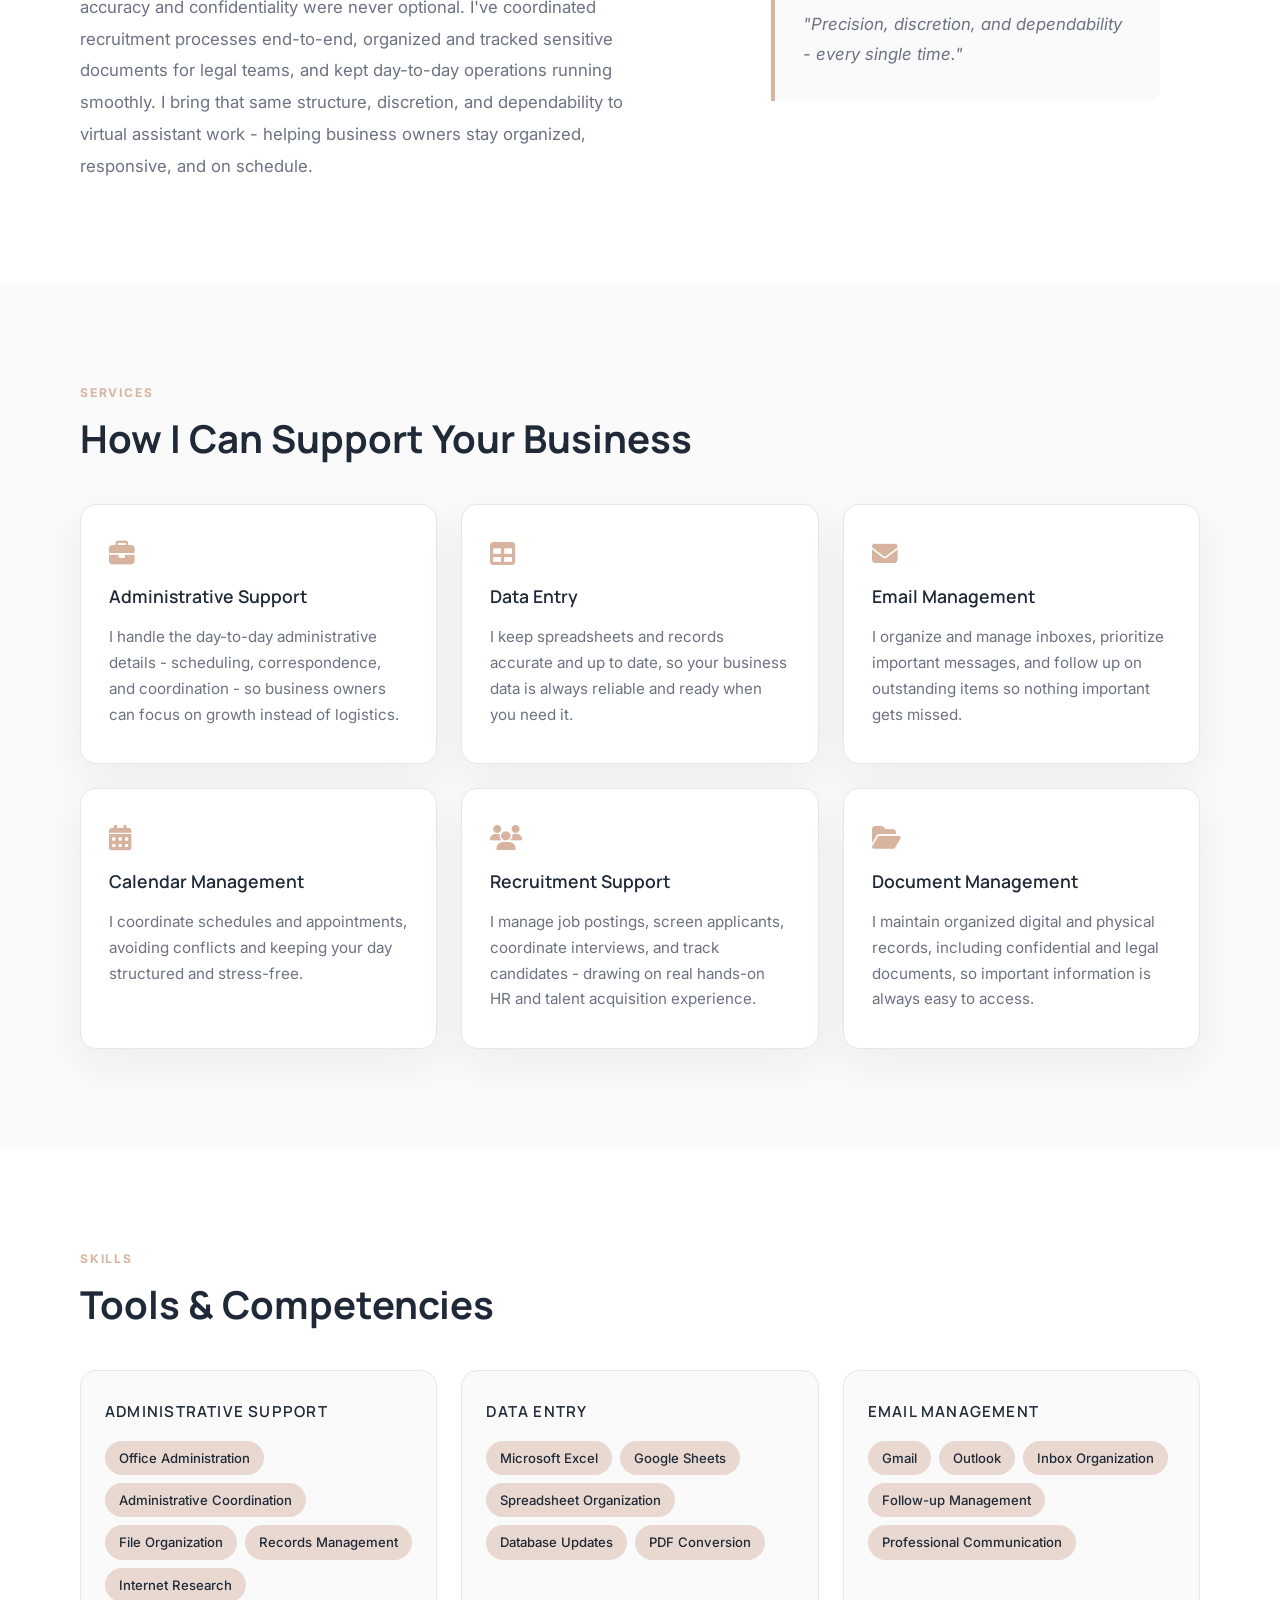
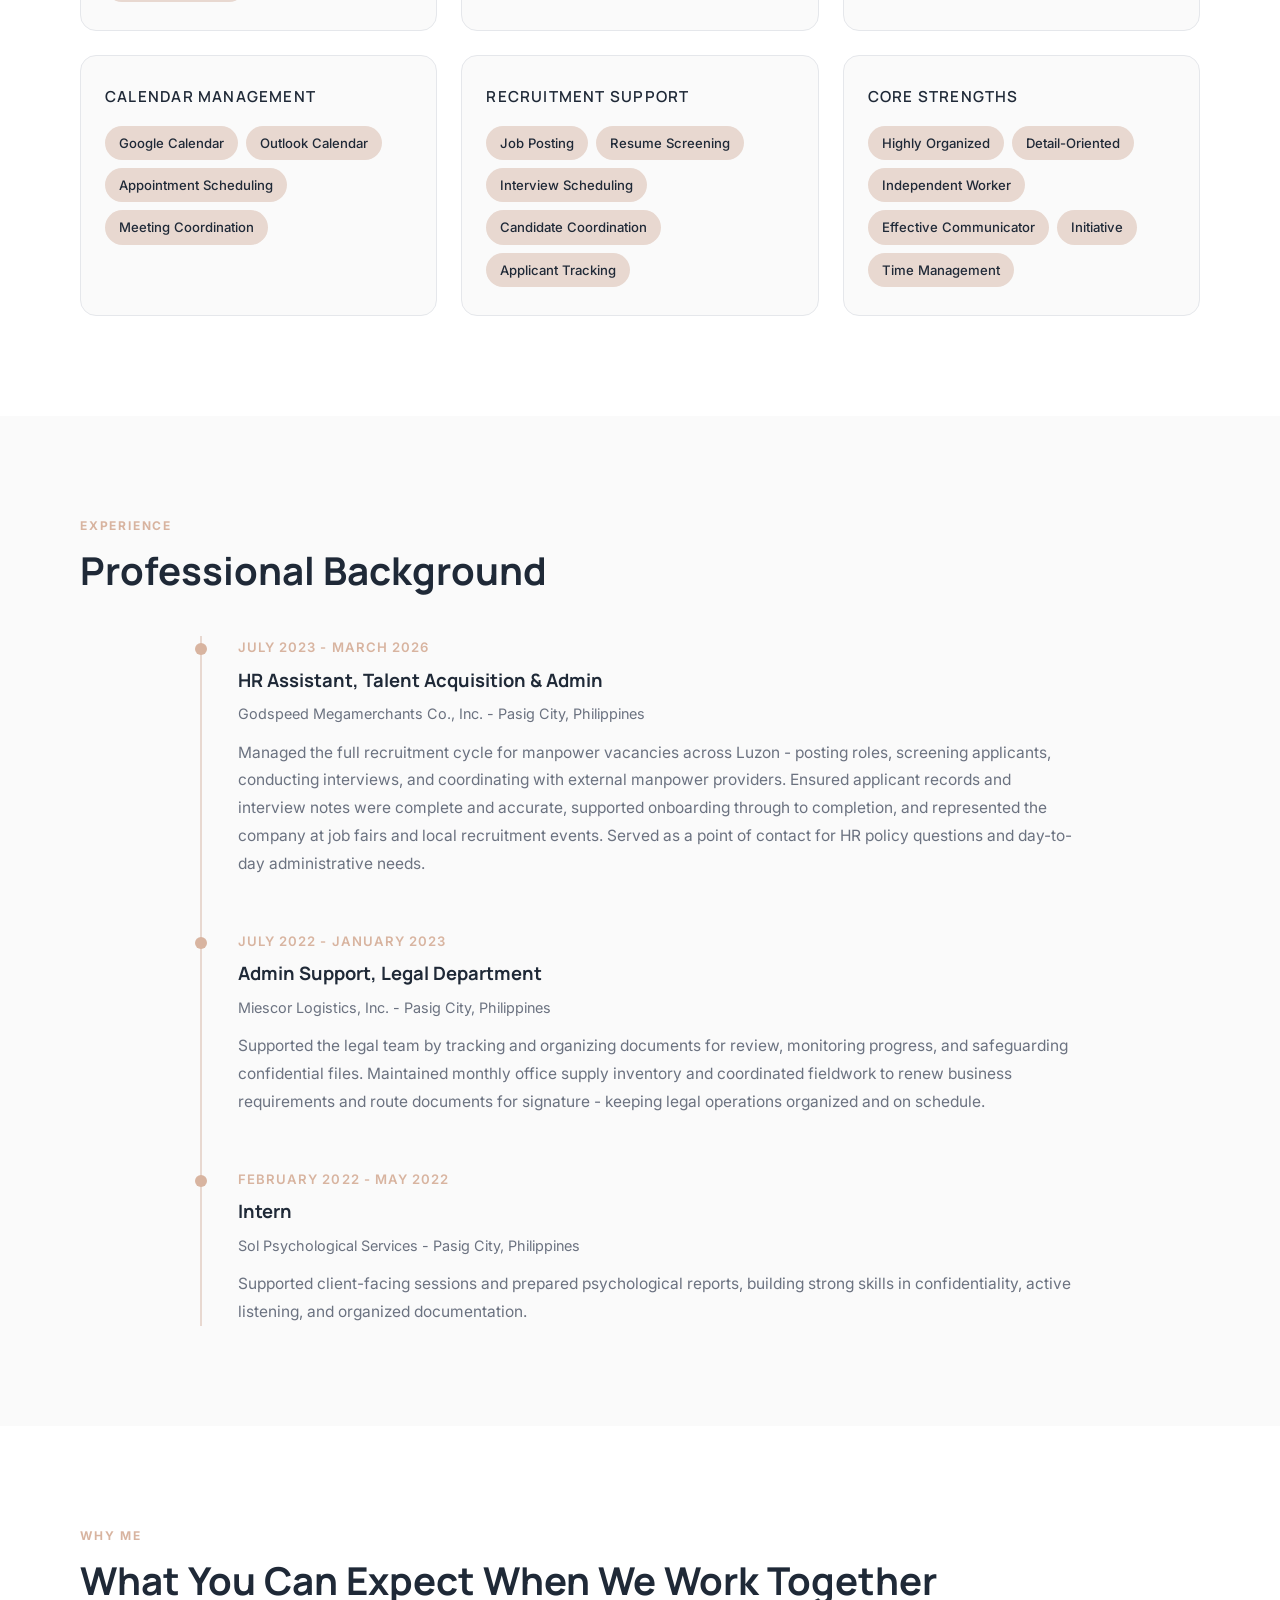
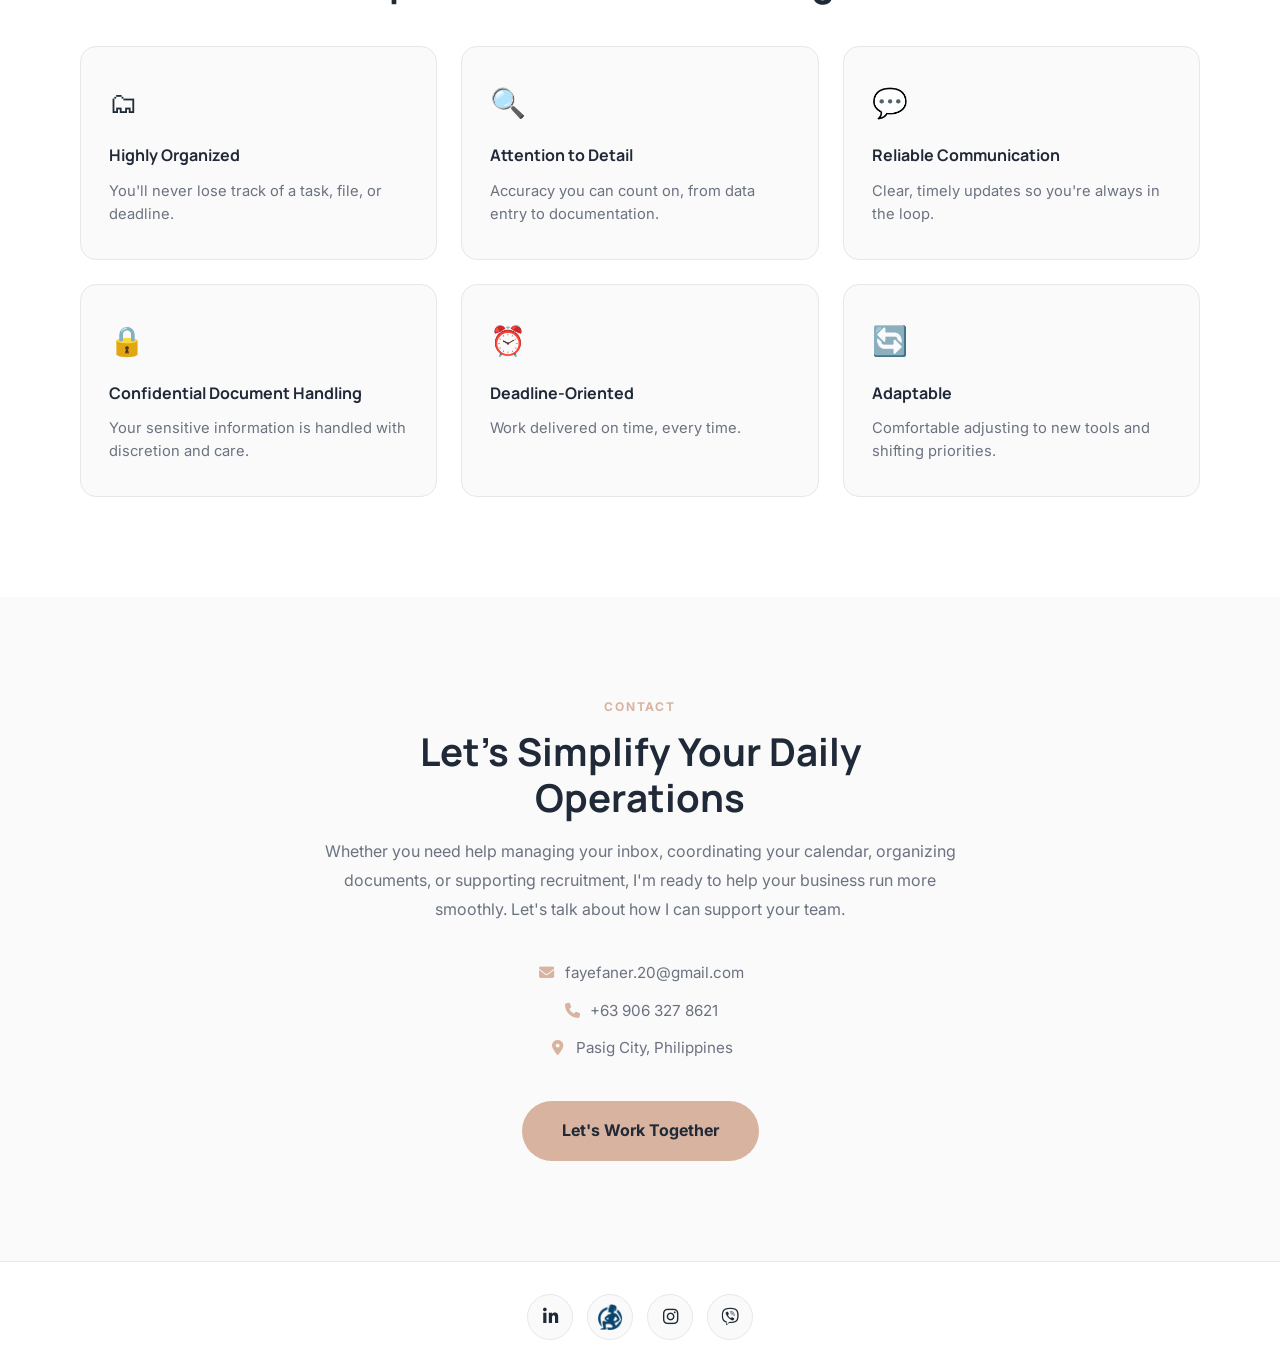
==== commit eb898146: "Add consultation booking modal" ====
--- a/single-file-portfolio/index.html
+++ b/single-file-portfolio/index.html
@@ -9,6 +9,7 @@
   <link rel="preconnect" href="https://fonts.gstatic.com" crossorigin>
   <link href="https://fonts.googleapis.com/css2?family=Inter:wght@400;500;600;700&family=Manrope:wght@500;600;700;800&display=swap" rel="stylesheet">
   <link rel="stylesheet" href="https://cdnjs.cloudflare.com/ajax/libs/font-awesome/6.5.2/css/all.min.css">
+  <link rel="stylesheet" href="../css/booking.css">
   <style>
     
     @font-face {
@@ -771,7 +772,7 @@
     <div class="nav-bar">
       <a class="brand-name" href="#home">Vanessa Faner</a>
       <div class="nav-actions">
-        <a class="hire-btn" href="#contact">Hire Me</a>
+        <a class="hire-btn" href="#book-consultation" data-booking-open aria-haspopup="dialog">Book a Consultation</a>
         <button class="hamburger" id="hamburger" type="button" aria-label="Open navigation menu" aria-expanded="false">
           <i class="fa-solid fa-bars"></i>
         </button>
@@ -821,7 +822,7 @@
           <h1>Helping Businesses Stay Organized with Reliable Virtual Assistance</h1>
           <p>I help busy founders and teams stay on top of the details that keep a business running - from managing inboxes and calendars to coordinating recruitment and keeping documents organized and accurate. With a background in HR, administrative, and legal support, I bring precision, discretion, and dependability to every task I take on.</p>
           <div class="hero-buttons">
-            <a class="btn btn-primary" href="#contact">Hire Me</a>
+            <a class="btn btn-primary" href="#book-consultation" data-booking-open aria-haspopup="dialog">Book a Consultation</a>
             <a class="btn btn-secondary" href="../Faner,%20Vanessa%20Faye%20F.%20(1).pdf" download>Download Resume</a>
           </div>
         </div>
@@ -1073,6 +1074,7 @@
     </div>
   </footer>
 
+  <script src="../js/booking.js" defer></script>
   <script>
     const nav = document.querySelector("#siteNav");
     const hamburger = document.querySelector("#hamburger");
--- a/css/booking.css
+++ b/css/booking.css
@@ -0,0 +1,417 @@
+.booking-overlay {
+  position: fixed;
+  inset: 0;
+  z-index: 3000;
+  display: grid;
+  place-items: center;
+  padding: 24px;
+  background: rgba(31, 41, 55, 0.28);
+  backdrop-filter: blur(10px);
+  opacity: 0;
+  pointer-events: none;
+  transition: opacity 0.24s ease;
+}
+
+.booking-overlay.is-open {
+  opacity: 1;
+  pointer-events: auto;
+}
+
+.booking-modal {
+  width: min(720px, 100%);
+  max-height: min(88vh, 820px);
+  overflow: hidden;
+  display: flex;
+  flex-direction: column;
+  background: var(--color-bg);
+  border: 1px solid var(--color-border);
+  border-radius: 28px;
+  box-shadow: 0 28px 80px rgba(31, 41, 55, 0.18);
+  transform: translateY(18px) scale(0.97);
+  transition: transform 0.24s ease;
+}
+
+.booking-overlay.is-open .booking-modal {
+  transform: translateY(0) scale(1);
+}
+
+.booking-header {
+  display: flex;
+  align-items: flex-start;
+  justify-content: space-between;
+  gap: 18px;
+  padding: 28px 30px 22px;
+  border-bottom: 1px solid var(--color-border);
+}
+
+.booking-kicker {
+  margin-bottom: 6px;
+  color: var(--color-accent);
+  font-size: 0.76rem;
+  font-weight: 700;
+  letter-spacing: 0.14em;
+  text-transform: uppercase;
+}
+
+.booking-title {
+  font-size: clamp(1.35rem, 3vw, 1.9rem);
+  line-height: 1.2;
+}
+
+.booking-subtitle {
+  margin-top: 8px;
+  color: var(--color-text-muted);
+  font-size: 0.95rem;
+}
+
+.booking-close {
+  width: 42px;
+  height: 42px;
+  flex: 0 0 auto;
+  display: grid;
+  place-items: center;
+  color: var(--color-text);
+  background: var(--color-bg-secondary);
+  border: 1px solid var(--color-border);
+  border-radius: 999px;
+  cursor: pointer;
+  transition: transform 0.2s ease, border-color 0.2s ease, background 0.2s ease;
+}
+
+.booking-close:hover {
+  background: var(--color-accent-light);
+  border-color: var(--color-accent);
+  transform: translateY(-1px);
+}
+
+.booking-progress {
+  display: grid;
+  grid-template-columns: repeat(6, 1fr);
+  gap: 8px;
+  padding: 18px 30px 0;
+}
+
+.booking-progress span {
+  height: 4px;
+  border-radius: 999px;
+  background: var(--color-border);
+  transition: background 0.2s ease;
+}
+
+.booking-progress span.is-active,
+.booking-progress span.is-complete {
+  background: var(--color-accent);
+}
+
+.booking-body {
+  overflow-y: auto;
+  padding: 28px 30px;
+}
+
+.booking-step {
+  display: none;
+  animation: bookingFadeIn 0.22s ease both;
+}
+
+.booking-step.is-active {
+  display: block;
+}
+
+.booking-step h3 {
+  margin-bottom: 18px;
+  font-size: 1.15rem;
+}
+
+.booking-grid {
+  display: grid;
+  grid-template-columns: repeat(2, minmax(0, 1fr));
+  gap: 16px;
+}
+
+.booking-field {
+  display: grid;
+  gap: 8px;
+}
+
+.booking-field.full {
+  grid-column: 1 / -1;
+}
+
+.booking-field label,
+.booking-group-label {
+  color: var(--color-text);
+  font-size: 0.9rem;
+  font-weight: 600;
+}
+
+.booking-field input,
+.booking-field select,
+.booking-field textarea {
+  width: 100%;
+  min-height: 48px;
+  padding: 12px 14px;
+  color: var(--color-text);
+  background: var(--color-bg-secondary);
+  border: 1px solid var(--color-border);
+  border-radius: 14px;
+  font: inherit;
+  outline: none;
+  transition: border-color 0.2s ease, box-shadow 0.2s ease, background 0.2s ease;
+}
+
+.booking-field textarea {
+  min-height: 150px;
+  resize: vertical;
+}
+
+.booking-field input:focus,
+.booking-field select:focus,
+.booking-field textarea:focus {
+  background: var(--color-bg);
+  border-color: var(--color-accent);
+  box-shadow: 0 0 0 4px rgba(216, 180, 160, 0.18);
+}
+
+.booking-field.has-error input,
+.booking-field.has-error select,
+.booking-field.has-error textarea {
+  border-color: #d46a6a;
+}
+
+.booking-error-text {
+  min-height: 18px;
+  color: #b45353;
+  font-size: 0.8rem;
+}
+
+.booking-options {
+  display: grid;
+  grid-template-columns: repeat(2, minmax(0, 1fr));
+  gap: 12px;
+}
+
+.booking-option {
+  position: relative;
+  display: flex;
+  align-items: center;
+  gap: 10px;
+  padding: 14px 16px;
+  background: var(--color-bg-secondary);
+  border: 1px solid var(--color-border);
+  border-radius: 16px;
+  cursor: pointer;
+  transition: transform 0.2s ease, border-color 0.2s ease, background 0.2s ease;
+}
+
+.booking-option:hover {
+  background: var(--color-bg);
+  border-color: var(--color-accent);
+  transform: translateY(-1px);
+}
+
+.booking-option input {
+  width: 18px;
+  height: 18px;
+  accent-color: var(--color-accent);
+}
+
+.booking-availability {
+  display: grid;
+  gap: 16px;
+}
+
+.booking-status-card,
+.booking-summary,
+.booking-error-card {
+  padding: 18px;
+  background: var(--color-bg-secondary);
+  border: 1px solid var(--color-border);
+  border-radius: 18px;
+}
+
+.booking-status-card.available {
+  color: #2f7d55;
+  background: rgba(47, 125, 85, 0.08);
+  border-color: rgba(47, 125, 85, 0.18);
+}
+
+.booking-status-card.unavailable,
+.booking-error-card {
+  color: #9f4f4f;
+  background: rgba(212, 106, 106, 0.08);
+  border-color: rgba(212, 106, 106, 0.2);
+}
+
+.booking-summary {
+  display: grid;
+  gap: 12px;
+}
+
+.booking-summary-row {
+  display: grid;
+  grid-template-columns: 150px 1fr;
+  gap: 12px;
+  color: var(--color-text-muted);
+  font-size: 0.95rem;
+}
+
+.booking-summary-row strong {
+  color: var(--color-text);
+}
+
+.booking-actions {
+  display: flex;
+  align-items: center;
+  justify-content: space-between;
+  gap: 14px;
+  padding: 20px 30px 28px;
+  border-top: 1px solid var(--color-border);
+}
+
+.booking-actions-left,
+.booking-actions-right {
+  display: flex;
+  align-items: center;
+  gap: 12px;
+}
+
+.booking-btn {
+  min-height: 46px;
+  display: inline-flex;
+  align-items: center;
+  justify-content: center;
+  gap: 10px;
+  padding: 12px 20px;
+  border: 1px solid transparent;
+  border-radius: 999px;
+  font: inherit;
+  font-weight: 700;
+  cursor: pointer;
+  transition: transform 0.2s ease, border-color 0.2s ease, background 0.2s ease, opacity 0.2s ease;
+}
+
+.booking-btn:hover:not(:disabled) {
+  transform: translateY(-2px);
+}
+
+.booking-btn:disabled {
+  cursor: not-allowed;
+  opacity: 0.58;
+}
+
+.booking-btn.primary {
+  color: var(--color-text);
+  background: var(--color-accent);
+}
+
+.booking-btn.secondary {
+  color: var(--color-text);
+  background: var(--color-bg-secondary);
+  border-color: var(--color-border);
+}
+
+.booking-btn.secondary:hover:not(:disabled) {
+  border-color: var(--color-accent);
+  background: var(--color-accent-light);
+}
+
+.booking-spinner {
+  width: 16px;
+  height: 16px;
+  border: 2px solid currentColor;
+  border-right-color: transparent;
+  border-radius: 999px;
+  animation: bookingSpin 0.7s linear infinite;
+}
+
+.booking-success {
+  display: grid;
+  justify-items: center;
+  gap: 12px;
+  padding: 18px 0 8px;
+  text-align: center;
+}
+
+.booking-success-icon {
+  width: 58px;
+  height: 58px;
+  display: grid;
+  place-items: center;
+  color: #2f7d55;
+  background: rgba(47, 125, 85, 0.1);
+  border-radius: 999px;
+  font-size: 1.5rem;
+}
+
+.booking-hidden {
+  display: none !important;
+}
+
+body.booking-no-scroll {
+  overflow: hidden;
+}
+
+@keyframes bookingFadeIn {
+  from {
+    opacity: 0;
+    transform: translateY(8px);
+  }
+  to {
+    opacity: 1;
+    transform: translateY(0);
+  }
+}
+
+@keyframes bookingSpin {
+  to {
+    transform: rotate(360deg);
+  }
+}
+
+@media (max-width: 680px) {
+  .booking-overlay {
+    padding: 12px;
+    align-items: end;
+  }
+
+  .booking-modal {
+    max-height: 92vh;
+    border-radius: 24px 24px 0 0;
+  }
+
+  .booking-header,
+  .booking-body,
+  .booking-actions {
+    padding-left: 20px;
+    padding-right: 20px;
+  }
+
+  .booking-progress {
+    padding-left: 20px;
+    padding-right: 20px;
+  }
+
+  .booking-grid,
+  .booking-options {
+    grid-template-columns: 1fr;
+  }
+
+  .booking-actions {
+    align-items: stretch;
+    flex-direction: column;
+  }
+
+  .booking-actions-left,
+  .booking-actions-right {
+    width: 100%;
+  }
+
+  .booking-btn {
+    width: 100%;
+  }
+
+  .booking-summary-row {
+    grid-template-columns: 1fr;
+    gap: 2px;
+  }
+}
